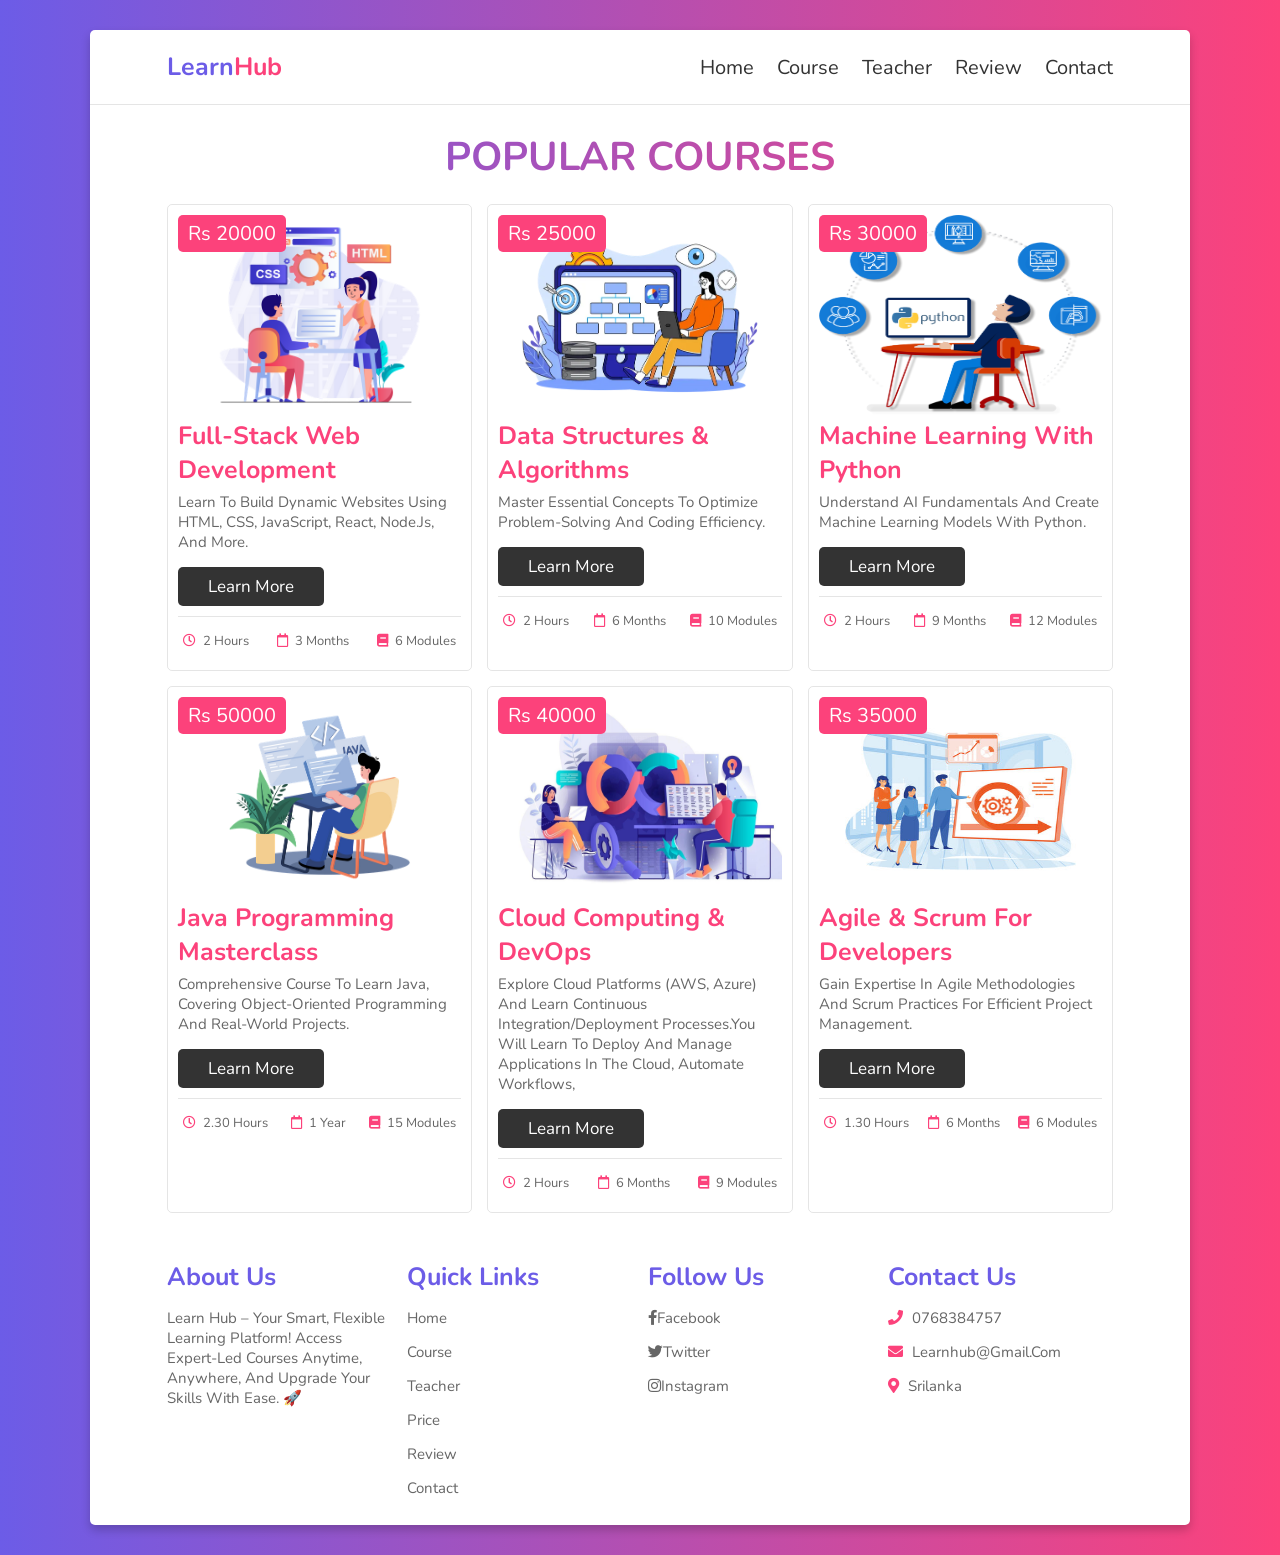
==== course.html @ 533e59ee "Add files via upload" ====
<!DOCTYPE html>
<html lang="en">
<head>
    <meta charset="UTF-8">
    <meta name="viewport" content="width=device-width, initial-scale=1.0">
    <title>course</title>

    <!-- font awesome cdn link  -->
    <link rel="stylesheet" href="https://cdnjs.cloudflare.com/ajax/libs/font-awesome/5.15.3/css/all.min.css">

    <!-- custom css file link  -->
    <link rel="stylesheet" href="css/style.css">

</head>
<body>
    
<div class="container">

<header>

    <a href="#" class="logo">Learn<span>Hub</span></a>


    <div id="menu" class="fas fa-bars"></div>

    <nav class="navbar">
        <a href="home.html">home</a>
        <a href="course.html">course</a>
        <a href="teacher.html">teacher</a>
        <a href="review.html">review</a>
        <a href="contact.html">contact</a>
    </nav>

</header>

<h1 class="heading"> popular courses </h1>

<!-- course section  -->

<section class="course">

    <div class="box">
        <span class="amount">Rs 20000</span>
        <img src="images/image 4.webp" alt="">

        <h3>Full-Stack Web Development</h3>
        <p>Learn to build dynamic websites using HTML, CSS, JavaScript, React, Node.js, and more.</p>
        <a href="#" class="btn">learn more</a>
        <div class="icons">
            <p> <i class="far fa-clock"></i> 2 hours </p>
            <p> <i class="far fa-calendar"></i> 3 months </p>
            <p> <i class="fas fa-book"></i> 6 modules </p>
        </div>
    </div>

    <div class="box">
        <span class="amount">Rs 25000</span>
        <img src="images/image 14.webp" alt="">
        <h3>Data Structures & Algorithms</h3>
        <p>Master essential concepts to optimize problem-solving and coding efficiency.</p>
        <a href="#" class="btn">learn more</a>
        <div class="icons">
            <p> <i class="far fa-clock"></i> 2 hours </p>
            <p> <i class="far fa-calendar"></i> 6 months </p>
            <p> <i class="fas fa-book"></i> 10 modules </p>
        </div>
    </div>

    <div class="box">
        <span class="amount">Rs 30000</span>
        <img src="images/image 13.webp" alt="">
        <h3>Machine Learning with Python</h3>
        <p>Understand AI fundamentals and create machine learning models with Python.</p>
        <a href="#" class="btn">learn more</a>
        <div class="icons">
            <p> <i class="far fa-clock"></i> 2 hours </p>
            <p> <i class="far fa-calendar"></i> 9 months </p>
            <p> <i class="fas fa-book"></i> 12 modules </p>
        </div>
    </div>

    <div class="box">
        <span class="amount">Rs 50000</span>
        <img src="images/image 12.webp" alt="">
        <h3>Java Programming Masterclass</h3>
        <p>Comprehensive course to learn Java, covering object-oriented programming and real-world projects.</p>
        <a href="#" class="btn">learn more</a>
        <div class="icons">
            <p> <i class="far fa-clock"></i> 2.30 hours </p>
            <p> <i class="far fa-calendar"></i> 1 year </p>
            <p> <i class="fas fa-book"></i> 15 modules </p>
        </div>
    </div>

    <div class="box">
        <span class="amount">Rs 40000</span>
        <img src="images/image 10.webp" alt="">
        <h3>Cloud Computing & DevOps </h3>
        <p>Explore cloud platforms (AWS, Azure) and learn continuous integration/deployment processes.You will learn to deploy and manage applications in the cloud, automate workflows,</p>
        <a href="#" class="btn">learn more</a>
        <div class="icons">
            <p> <i class="far fa-clock"></i> 2 hours </p>
            <p> <i class="far fa-calendar"></i> 6 months </p>
            <p> <i class="fas fa-book"></i> 9 modules </p>
        </div>
    </div>

    <div class="box">
        <span class="amount">Rs 35000</span>
        <img src="images/image 11.webp" alt="">
        <h3>Agile & Scrum for Developers</h3>
        <p>Gain expertise in agile methodologies and scrum practices for efficient project management.</p>
        <a href="#" class="btn">learn more</a>
        <div class="icons">
            <p> <i class="far fa-clock"></i> 1.30 hours </p>
            <p> <i class="far fa-calendar"></i> 6 months </p>
            <p> <i class="fas fa-book"></i> 6 modules </p>
        </div>
    </div>

</section>


<!-- footer section  -->

<section class="footer">

    <div class="box-container">

        <div class="box">
            <h3>about us</h3>
            <p>Learn Hub – Your smart, flexible learning platform! Access expert-led courses anytime, anywhere, and upgrade your skills with ease. 🚀</p>
        </div>

        <div class="box">
            <h3>quick links</h3>
            <a href="#">home</a>
            <a href="#">course</a>
            <a href="#">teacher</a>
            <a href="#">price</a>
            <a href="#">review</a>
            <a href="#">contact</a>
        </div>

        <div class="box">
            <h3>follow us</h3>
            <a href="#"><i class="fab fa-facebook-f"></i>facebook</a>
            <a href="#"><i class="fab fa-twitter"></i>twitter</a>
            <a href="#"><i class="fab fa-instagram"></i>instagram</a>
        </div>

        <div class="box">
            <h3>contact us</h3>
           <p> <i class="fas fa-phone"></i> 0768384757 </p>
           <p> <i class="fas fa-envelope"></i> learnhub@gmail.com </p>
           <p> <i class="fas fa-map-marker-alt"></i> Srilanka </p>
        </div>

    </div>

    

</section>

</div>















<!-- custom js file link -->
<script src="js/script.js"></script>

</body>
</html>
---- css/style.css ----
@import url('https://fonts.googleapis.com/css2?family=Nunito:wght@200;300;400;600;700&display=swap');

:root{
  --violet:#6c5ce7;
  --pink:#FC427B;
  --gradient:linear-gradient(90deg, var(--violet), var(--pink));
}

*{
  font-family: 'Nunito', sans-serif;
  margin:0; padding:0;
  box-sizing: border-box;
  outline: none; border:none;
  text-decoration: none;
  text-transform: capitalize;
  transition: all .2s ease-out;
}

html{
  font-size: 62.5%;
  overflow-x: hidden;
}

html::-webkit-scrollbar{
  width:1rem;
}

html::-webkit-scrollbar-track{
  background:#333;
}

html::-webkit-scrollbar-thumb{
  background:#fff;
  border-radius: 5rem;
}

body{
  background:var(--gradient);
  padding:3rem 7%;
}

section{
  padding:2rem 7%;
}

.container{
  background:#fff;
  border-radius: .5rem;
  box-shadow: 0 .5rem 1rem rgba(0,0,0,.2);
}

.heading{
  color:transparent;
  background:var(--gradient);
  -webkit-background-clip: text;
  background-clip: text;
  padding:0 1rem;
  padding-top: 2.5rem;
  text-align: center;
  font-size: 4rem;
  text-transform: uppercase;
}

.btn{
  display: inline-block;
  margin-top: 1rem;
  padding:.8rem 3rem;
  border-radius: .5rem;
  background:#333;
  color:#fff;
  cursor: pointer;
  font-size: 1.7rem;
}

.btn:hover{
  background:var(--gradient);
}

header{
  display: flex;
  align-items: center;
  justify-content: space-between;
  width: 100%;
  padding:2rem 7%;
  border-bottom: .1rem solid rgba(0,0,0,.1);
  position: relative;
  z-index: 1000;
}

header .logo{
  font-size: 2.5rem;
  color:var(--violet);
  font-weight: bold;
}

header .logo span{
  color:var(--pink);
}

header .navbar a{
  margin-left: 2rem;
  font-size: 2rem;
  color:#333;
}

header .navbar a:hover{
  color:var(--pink);
}

#menu{
  font-size: 2.5rem;
  padding:.5rem 1rem;
  border-radius: .3rem;
  border:.1rem solid rgba(0,0,0,.2);
  cursor: pointer;
  display: none;
}

.home{
  display: flex;
  flex-wrap: wrap;
  gap:1.5rem;
  align-items: center;
}

.home .content{
  flex:1 1 40rem;
}

.home .image{
  flex:1 1 40rem;
}

.home .image img{
  width:100%;
}

.home .content h3{
  color:transparent;
  background:var(--gradient);
  -webkit-background-clip: text;
  background-clip: text;
  font-size: 4rem;
}

.home .content p{
  padding:.5rem 0;
  font-size: 1.7rem;
  color:#666;
}

.course{
  display: flex;
  flex-wrap: wrap;
  gap:1.5rem;
}

.course .box{
  flex:1 1 30rem;
  border-radius: .5rem;
  border:.1rem solid rgba(0,0,0,.1);
  padding:1rem;
  position: relative;
}

.course .box img{
  height:20rem;
  width:100%;
}

.course .box .amount{
  position: absolute;
  top:1rem; left:1rem;
  font-size: 2rem;
  padding:.5rem 1rem;
  background:var(--pink);
  color:#fff;
  border-radius: .5rem;
}

.course .box .stars i{
  color:var(--violet);
  font-size: 1.5rem;
  padding:1rem 0;
}

.course .box h3{
  color:var(--pink);
  font-size: 2.5rem;
}

.course .box p{
  color:#666;
  font-size: 1.5rem;
  padding:.5rem 0;
}

.course .icons{
  display: flex;
  justify-content: space-between;
  border-top: .1rem solid rgba(0,0,0,.1);
  margin-top: 1rem;
  padding:.5rem;
  padding-top: 1rem;
}

.course .icons p{
  color:#666;
  font-size: 1.3rem;
}

.course .icons p i{
  padding-right: .4rem;
  color:var(--pink);
}

.teacher{
  display: flex;
  flex-wrap: wrap;
  gap:1.5rem;
}

.teacher .box{
  flex:1 1 23rem;
  border:.1rem solid rgba(0,0,0,.1);
  border-radius:.5rem;
  padding:1.5rem;
  text-align: center;
}

.teacher .box img{
  height: 10rem;
  width:10rem;
  margin:.5rem 0;
  border-radius: 50%;
  object-fit: cover;
}

.teacher .box h3{
  color:var(--violet);
  font-size: 2.5rem;
}

.teacher .box span{
  color:var(--pink);
  font-size: 2rem;
}

.teacher .box p{
  color:#666;
  font-size: 1.5rem;
  padding:1rem 0;
}

.teacher .box .share a{
  height:4rem;
  width:4rem;
  line-height: 4rem;
  font-size: 2rem;
  background:var(--pink);
  border-radius: .5rem;
  margin:.3rem;
  color:#fff;
}

.teacher .box .share a:hover{
  background:var(--violet);
}

.review{
  display: flex;
  flex-wrap: wrap;
  gap:1.5rem;
}

.review .box{
  border-radius: .5rem;
  border:.1rem solid rgba(0,0,0,.1);
  padding:1rem;
  flex:1 1 30rem;
}

.review .box .student{
  display: flex;
  align-items: center;
  justify-content: space-between;
}

.review .box .student .student-info{
  display: flex;
  align-items: center;
}

.review .box .student i{
  font-size: 6rem;
  color:var(--pink);
  opacity: .5;
}

.review .box .student .student-info img{
  border-radius: 50%;
  object-fit: cover;
  height: 7rem;
  width:7rem;
  margin-right: 1.5rem;
}

.review .box .student .student-info h3{
  font-size: 2rem;
  color:#333;
}

.review .box .student .student-info span{
  font-size: 1.5rem;
  color:var(--pink);
}

.review .box .text{
  padding:1rem 0;
  font-size: 1.6rem;
  color:#666;
}

.contact{
  display: flex;
  flex-wrap: wrap;
  gap:1.5rem;
}

.contact .image{
  flex:1 1 35rem;
}

.contact .image img{
  width:100%;
}

.contact form{
  flex:1 1 50rem;
  border:.1rem solid rgba(0,0,0,.1);
  border-radius: .5rem;
  padding:2rem;
}

.contact form .inputBox{
  display: flex;
  justify-content: space-between;
  flex-wrap: wrap;
}

.contact form .inputBox input,
.contact form .box, 
.contact form textarea{
  width: 100%;
  padding:1rem;
  margin:.7rem 0;
  font-size: 1.7rem;
  border:.1rem solid rgba(0,0,0,.1);
  border-radius: .5rem;
  text-transform: none;
  color:#333;
} 

.contact form .inputBox input:focus,
.contact form .box:focus, 
.contact form textarea:focus{
  border-color: var(--pink);
}

.contact form .inputBox input{
  width:49%;
}

.contact form textarea{
  height: 20rem;
  resize: none;
}






















.footer .box-container{
  display: flex;
  flex-wrap: wrap;
  gap:1.5rem;
}

.footer .box-container .box{
  flex:1 1 20rem;
}

.footer .box-container .box h3{
  font-size: 2.5rem;
  color:var(--violet);
  padding:.7rem 0;
}

.footer .box-container .box p{
  font-size: 1.5rem;
  color:#666;
  padding:.7rem 0;
}

.footer .box-container .box a{
  display: block;
  font-size: 1.5rem;
  color:#666;
  padding:.7rem 0;
}

.footer .box-container .box a:hover{
  color:var(--pink);
}

.footer .box-container .box p i{
  padding-right: .5rem;
  color:var(--pink);
}

.footer .credit{
  font-size: 2rem;
  margin-top: 1rem;
  padding:1rem;
  padding-top: 2rem;
  text-align: center;
  border-top: .1rem solid rgba(0,0,0,.1);
  color:#666;
}

.footer .credit span{
  color:var(--pink);
}



/* media queries  */

@media (max-width:991px){

  html{
    font-size: 55%;
  }

  body{
    padding:1.5rem;
  }

  header{
    padding:2rem;
  }

  section{
    padding:2rem;
  }

}

@media (max-width:768px){

  #menu{
    display: initial;
  }

  header .navbar{
    position: absolute;
    top:100%; left:0; right:0;
    background:#fff;
    border-top: .1rem solid rgba(0,0,0,.2);
    border-bottom: .1rem solid rgba(0,0,0,.2);
    clip-path: polygon(0 0, 100% 0, 100% 0, 0 0);
  }

  header .navbar.active{
    clip-path: polygon(0 0, 100% 0, 100% 100%, 0 100%);
  }

  header .navbar a{
    font-size: 2.5rem;
    display: block;
    margin:2rem 0;
    text-align:center;
  }

  .contact form .inputBox input{
    width:100%;
  }

}

@media (max-width:400px){

  html{
    font-size: 50%;
  }

}
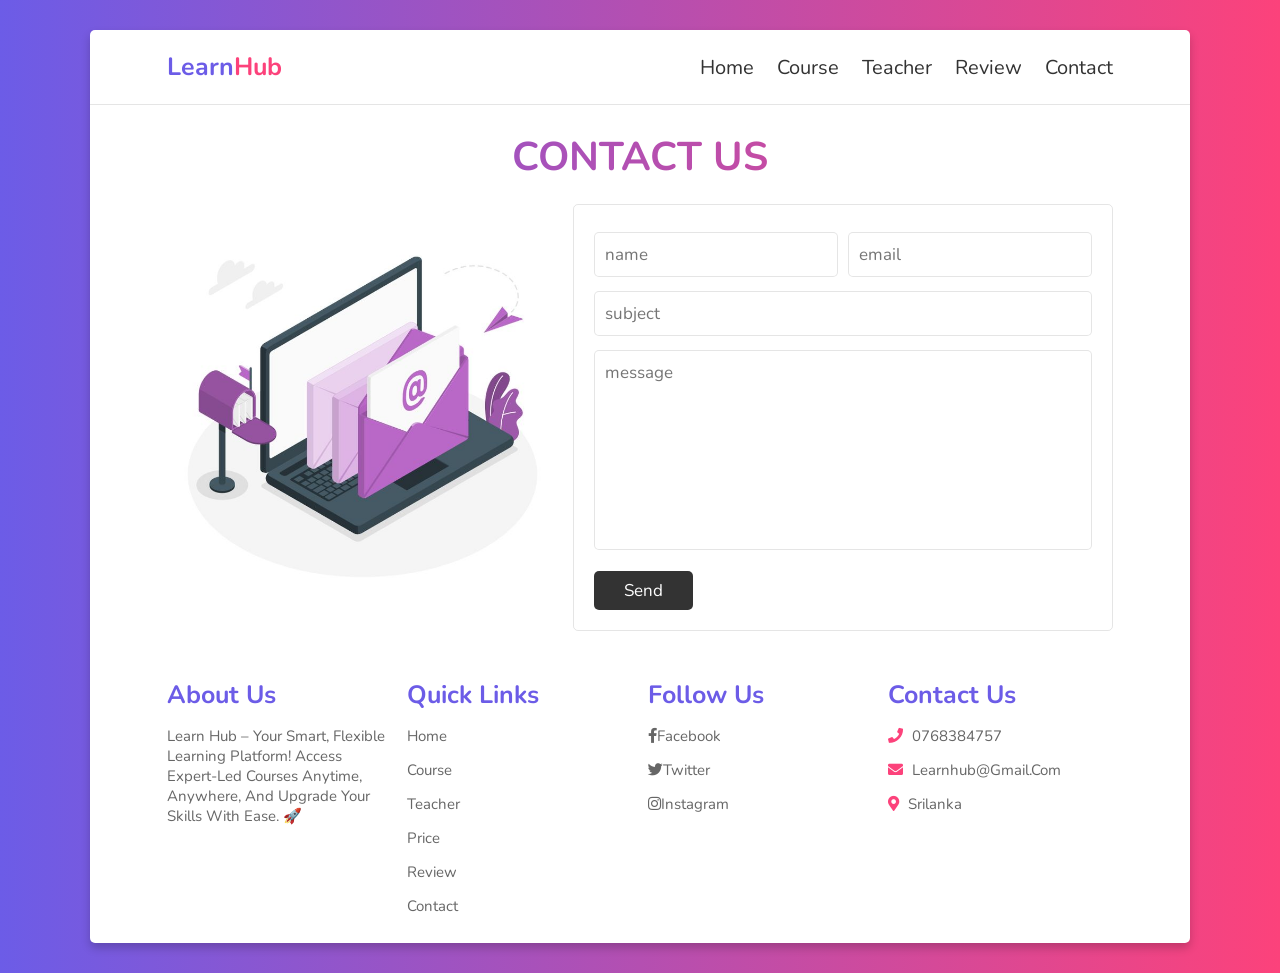
==== commit b4e9e607: "Initial commit" ====
--- a/course.html
+++ b/course.html
@@ -1,185 +1,125 @@
-<!DOCTYPE html>
-<html lang="en">
-<head>
-    <meta charset="UTF-8">
-    <meta name="viewport" content="width=device-width, initial-scale=1.0">
-    <title>course</title>
-
-    <!-- font awesome cdn link  -->
-    <link rel="stylesheet" href="https://cdnjs.cloudflare.com/ajax/libs/font-awesome/5.15.3/css/all.min.css">
-
-    <!-- custom css file link  -->
-    <link rel="stylesheet" href="css/style.css">
-
-</head>
-<body>
-    
-<div class="container">
-
-<header>
-
-    <a href="#" class="logo">Learn<span>Hub</span></a>
-
-
-    <div id="menu" class="fas fa-bars"></div>
-
-    <nav class="navbar">
-        <a href="home.html">home</a>
-        <a href="course.html">course</a>
-        <a href="teacher.html">teacher</a>
-        <a href="review.html">review</a>
-        <a href="contact.html">contact</a>
-    </nav>
-
-</header>
-
-<h1 class="heading"> popular courses </h1>
-
-<!-- course section  -->
-
-<section class="course">
-
-    <div class="box">
-        <span class="amount">Rs 20000</span>
-        <img src="images/image 4.webp" alt="">
-
-        <h3>Full-Stack Web Development</h3>
-        <p>Learn to build dynamic websites using HTML, CSS, JavaScript, React, Node.js, and more.</p>
-        <a href="#" class="btn">learn more</a>
-        <div class="icons">
-            <p> <i class="far fa-clock"></i> 2 hours </p>
-            <p> <i class="far fa-calendar"></i> 3 months </p>
-            <p> <i class="fas fa-book"></i> 6 modules </p>
-        </div>
-    </div>
-
-    <div class="box">
-        <span class="amount">Rs 25000</span>
-        <img src="images/image 14.webp" alt="">
-        <h3>Data Structures & Algorithms</h3>
-        <p>Master essential concepts to optimize problem-solving and coding efficiency.</p>
-        <a href="#" class="btn">learn more</a>
-        <div class="icons">
-            <p> <i class="far fa-clock"></i> 2 hours </p>
-            <p> <i class="far fa-calendar"></i> 6 months </p>
-            <p> <i class="fas fa-book"></i> 10 modules </p>
-        </div>
-    </div>
-
-    <div class="box">
-        <span class="amount">Rs 30000</span>
-        <img src="images/image 13.webp" alt="">
-        <h3>Machine Learning with Python</h3>
-        <p>Understand AI fundamentals and create machine learning models with Python.</p>
-        <a href="#" class="btn">learn more</a>
-        <div class="icons">
-            <p> <i class="far fa-clock"></i> 2 hours </p>
-            <p> <i class="far fa-calendar"></i> 9 months </p>
-            <p> <i class="fas fa-book"></i> 12 modules </p>
-        </div>
-    </div>
-
-    <div class="box">
-        <span class="amount">Rs 50000</span>
-        <img src="images/image 12.webp" alt="">
-        <h3>Java Programming Masterclass</h3>
-        <p>Comprehensive course to learn Java, covering object-oriented programming and real-world projects.</p>
-        <a href="#" class="btn">learn more</a>
-        <div class="icons">
-            <p> <i class="far fa-clock"></i> 2.30 hours </p>
-            <p> <i class="far fa-calendar"></i> 1 year </p>
-            <p> <i class="fas fa-book"></i> 15 modules </p>
-        </div>
-    </div>
-
-    <div class="box">
-        <span class="amount">Rs 40000</span>
-        <img src="images/image 10.webp" alt="">
-        <h3>Cloud Computing & DevOps </h3>
-        <p>Explore cloud platforms (AWS, Azure) and learn continuous integration/deployment processes.You will learn to deploy and manage applications in the cloud, automate workflows,</p>
-        <a href="#" class="btn">learn more</a>
-        <div class="icons">
-            <p> <i class="far fa-clock"></i> 2 hours </p>
-            <p> <i class="far fa-calendar"></i> 6 months </p>
-            <p> <i class="fas fa-book"></i> 9 modules </p>
-        </div>
-    </div>
-
-    <div class="box">
-        <span class="amount">Rs 35000</span>
-        <img src="images/image 11.webp" alt="">
-        <h3>Agile & Scrum for Developers</h3>
-        <p>Gain expertise in agile methodologies and scrum practices for efficient project management.</p>
-        <a href="#" class="btn">learn more</a>
-        <div class="icons">
-            <p> <i class="far fa-clock"></i> 1.30 hours </p>
-            <p> <i class="far fa-calendar"></i> 6 months </p>
-            <p> <i class="fas fa-book"></i> 6 modules </p>
-        </div>
-    </div>
-
-</section>
-
-
-<!-- footer section  -->
-
-<section class="footer">
-
-    <div class="box-container">
-
-        <div class="box">
-            <h3>about us</h3>
-            <p>Learn Hub – Your smart, flexible learning platform! Access expert-led courses anytime, anywhere, and upgrade your skills with ease. 🚀</p>
-        </div>
-
-        <div class="box">
-            <h3>quick links</h3>
-            <a href="#">home</a>
-            <a href="#">course</a>
-            <a href="#">teacher</a>
-            <a href="#">price</a>
-            <a href="#">review</a>
-            <a href="#">contact</a>
-        </div>
-
-        <div class="box">
-            <h3>follow us</h3>
-            <a href="#"><i class="fab fa-facebook-f"></i>facebook</a>
-            <a href="#"><i class="fab fa-twitter"></i>twitter</a>
-            <a href="#"><i class="fab fa-instagram"></i>instagram</a>
-        </div>
-
-        <div class="box">
-            <h3>contact us</h3>
-           <p> <i class="fas fa-phone"></i> 0768384757 </p>
-           <p> <i class="fas fa-envelope"></i> learnhub@gmail.com </p>
-           <p> <i class="fas fa-map-marker-alt"></i> Srilanka </p>
-        </div>
-
-    </div>
-
-    
-
-</section>
-
-</div>
-
-
-
-
-
-
-
-
-
-
-
-
-
-
-
-<!-- custom js file link -->
-<script src="js/script.js"></script>
-
-</body>
+<!DOCTYPE html>
+<html lang="en">
+<head>
+    <meta charset="UTF-8">
+    <meta name="viewport" content="width=device-width, initial-scale=1.0">
+    <title>contact</title>
+
+    <!-- font awesome cdn link  -->
+    <link rel="stylesheet" href="https://cdnjs.cloudflare.com/ajax/libs/font-awesome/5.15.3/css/all.min.css">
+
+    <!-- custom css file link  -->
+    <link rel="stylesheet" href="css/style.css">
+
+</head>
+<body>
+    
+<div class="container">
+
+<header>
+
+    <a href="#" class="logo">Learn<span>Hub</span></a>
+
+
+    <div id="menu" class="fas fa-bars"></div>
+
+    <nav class="navbar">
+        <a href="home.html">home</a>
+        <a href="course.html">course</a>
+        <a href="teacher.html">teacher</a>
+        <a href="review.html">review</a>
+        <a href="contact.html">contact</a>
+    </nav>
+
+</header>
+
+<h1 class="heading">contact us</h1>
+
+<!-- contact section  -->
+
+<section class="contact">
+
+<div class="image">
+    <img src="images/contact 1.jpg" alt="">
+</div>
+
+<form action="">
+
+    <div class="inputBox">
+        <input type="text" placeholder="name">
+        <input type="email" placeholder="email">
+    </div>
+
+    <input type="text" placeholder="subject" class="box">
+
+    <textarea placeholder="message" name="" id="" cols="30" rows="10"></textarea>
+
+    <input type="submit" class="btn" value="send">
+
+</form>
+
+</section>
+
+
+<!-- footer section  -->
+
+<section class="footer">
+
+    <div class="box-container">
+
+        <div class="box">
+            <h3>about us</h3>
+            <p>Learn Hub – Your smart, flexible learning platform! Access expert-led courses anytime, anywhere, and upgrade your skills with ease. 🚀</p>
+        </div>
+
+        <div class="box">
+            <h3>quick links</h3>
+            <a href="#">home</a>
+            <a href="#">course</a>
+            <a href="#">teacher</a>
+            <a href="#">price</a>
+            <a href="#">review</a>
+            <a href="#">contact</a>
+        </div>
+
+        <div class="box">
+            <h3>follow us</h3>
+            <a href="#"><i class="fab fa-facebook-f"></i>facebook</a>
+            <a href="#"><i class="fab fa-twitter"></i>twitter</a>
+            <a href="#"><i class="fab fa-instagram"></i>instagram</a>
+        </div>
+
+        <div class="box">
+            <h3>contact us</h3>
+           <p> <i class="fas fa-phone"></i> 0768384757 </p>
+           <p> <i class="fas fa-envelope"></i> learnhub@gmail.com </p>
+           <p> <i class="fas fa-map-marker-alt"></i> Srilanka </p>
+        </div>
+
+    </div>
+
+    
+
+</section>
+
+</div>
+
+
+
+
+
+
+
+
+
+
+
+
+
+
+
+<!-- custom js file link -->
+<script src="js/script.js"></script>
+
+</body>
 </html>
--- a/css/style.css
+++ b/css/style.css
@@ -1,514 +1,514 @@
-@import url('https://fonts.googleapis.com/css2?family=Nunito:wght@200;300;400;600;700&display=swap');
-
-:root{
-  --violet:#6c5ce7;
-  --pink:#FC427B;
-  --gradient:linear-gradient(90deg, var(--violet), var(--pink));
-}
-
-*{
-  font-family: 'Nunito', sans-serif;
-  margin:0; padding:0;
-  box-sizing: border-box;
-  outline: none; border:none;
-  text-decoration: none;
-  text-transform: capitalize;
-  transition: all .2s ease-out;
-}
-
-html{
-  font-size: 62.5%;
-  overflow-x: hidden;
-}
-
-html::-webkit-scrollbar{
-  width:1rem;
-}
-
-html::-webkit-scrollbar-track{
-  background:#333;
-}
-
-html::-webkit-scrollbar-thumb{
-  background:#fff;
-  border-radius: 5rem;
-}
-
-body{
-  background:var(--gradient);
-  padding:3rem 7%;
-}
-
-section{
-  padding:2rem 7%;
-}
-
-.container{
-  background:#fff;
-  border-radius: .5rem;
-  box-shadow: 0 .5rem 1rem rgba(0,0,0,.2);
-}
-
-.heading{
-  color:transparent;
-  background:var(--gradient);
-  -webkit-background-clip: text;
-  background-clip: text;
-  padding:0 1rem;
-  padding-top: 2.5rem;
-  text-align: center;
-  font-size: 4rem;
-  text-transform: uppercase;
-}
-
-.btn{
-  display: inline-block;
-  margin-top: 1rem;
-  padding:.8rem 3rem;
-  border-radius: .5rem;
-  background:#333;
-  color:#fff;
-  cursor: pointer;
-  font-size: 1.7rem;
-}
-
-.btn:hover{
-  background:var(--gradient);
-}
-
-header{
-  display: flex;
-  align-items: center;
-  justify-content: space-between;
-  width: 100%;
-  padding:2rem 7%;
-  border-bottom: .1rem solid rgba(0,0,0,.1);
-  position: relative;
-  z-index: 1000;
-}
-
-header .logo{
-  font-size: 2.5rem;
-  color:var(--violet);
-  font-weight: bold;
-}
-
-header .logo span{
-  color:var(--pink);
-}
-
-header .navbar a{
-  margin-left: 2rem;
-  font-size: 2rem;
-  color:#333;
-}
-
-header .navbar a:hover{
-  color:var(--pink);
-}
-
-#menu{
-  font-size: 2.5rem;
-  padding:.5rem 1rem;
-  border-radius: .3rem;
-  border:.1rem solid rgba(0,0,0,.2);
-  cursor: pointer;
-  display: none;
-}
-
-.home{
-  display: flex;
-  flex-wrap: wrap;
-  gap:1.5rem;
-  align-items: center;
-}
-
-.home .content{
-  flex:1 1 40rem;
-}
-
-.home .image{
-  flex:1 1 40rem;
-}
-
-.home .image img{
-  width:100%;
-}
-
-.home .content h3{
-  color:transparent;
-  background:var(--gradient);
-  -webkit-background-clip: text;
-  background-clip: text;
-  font-size: 4rem;
-}
-
-.home .content p{
-  padding:.5rem 0;
-  font-size: 1.7rem;
-  color:#666;
-}
-
-.course{
-  display: flex;
-  flex-wrap: wrap;
-  gap:1.5rem;
-}
-
-.course .box{
-  flex:1 1 30rem;
-  border-radius: .5rem;
-  border:.1rem solid rgba(0,0,0,.1);
-  padding:1rem;
-  position: relative;
-}
-
-.course .box img{
-  height:20rem;
-  width:100%;
-}
-
-.course .box .amount{
-  position: absolute;
-  top:1rem; left:1rem;
-  font-size: 2rem;
-  padding:.5rem 1rem;
-  background:var(--pink);
-  color:#fff;
-  border-radius: .5rem;
-}
-
-.course .box .stars i{
-  color:var(--violet);
-  font-size: 1.5rem;
-  padding:1rem 0;
-}
-
-.course .box h3{
-  color:var(--pink);
-  font-size: 2.5rem;
-}
-
-.course .box p{
-  color:#666;
-  font-size: 1.5rem;
-  padding:.5rem 0;
-}
-
-.course .icons{
-  display: flex;
-  justify-content: space-between;
-  border-top: .1rem solid rgba(0,0,0,.1);
-  margin-top: 1rem;
-  padding:.5rem;
-  padding-top: 1rem;
-}
-
-.course .icons p{
-  color:#666;
-  font-size: 1.3rem;
-}
-
-.course .icons p i{
-  padding-right: .4rem;
-  color:var(--pink);
-}
-
-.teacher{
-  display: flex;
-  flex-wrap: wrap;
-  gap:1.5rem;
-}
-
-.teacher .box{
-  flex:1 1 23rem;
-  border:.1rem solid rgba(0,0,0,.1);
-  border-radius:.5rem;
-  padding:1.5rem;
-  text-align: center;
-}
-
-.teacher .box img{
-  height: 10rem;
-  width:10rem;
-  margin:.5rem 0;
-  border-radius: 50%;
-  object-fit: cover;
-}
-
-.teacher .box h3{
-  color:var(--violet);
-  font-size: 2.5rem;
-}
-
-.teacher .box span{
-  color:var(--pink);
-  font-size: 2rem;
-}
-
-.teacher .box p{
-  color:#666;
-  font-size: 1.5rem;
-  padding:1rem 0;
-}
-
-.teacher .box .share a{
-  height:4rem;
-  width:4rem;
-  line-height: 4rem;
-  font-size: 2rem;
-  background:var(--pink);
-  border-radius: .5rem;
-  margin:.3rem;
-  color:#fff;
-}
-
-.teacher .box .share a:hover{
-  background:var(--violet);
-}
-
-.review{
-  display: flex;
-  flex-wrap: wrap;
-  gap:1.5rem;
-}
-
-.review .box{
-  border-radius: .5rem;
-  border:.1rem solid rgba(0,0,0,.1);
-  padding:1rem;
-  flex:1 1 30rem;
-}
-
-.review .box .student{
-  display: flex;
-  align-items: center;
-  justify-content: space-between;
-}
-
-.review .box .student .student-info{
-  display: flex;
-  align-items: center;
-}
-
-.review .box .student i{
-  font-size: 6rem;
-  color:var(--pink);
-  opacity: .5;
-}
-
-.review .box .student .student-info img{
-  border-radius: 50%;
-  object-fit: cover;
-  height: 7rem;
-  width:7rem;
-  margin-right: 1.5rem;
-}
-
-.review .box .student .student-info h3{
-  font-size: 2rem;
-  color:#333;
-}
-
-.review .box .student .student-info span{
-  font-size: 1.5rem;
-  color:var(--pink);
-}
-
-.review .box .text{
-  padding:1rem 0;
-  font-size: 1.6rem;
-  color:#666;
-}
-
-.contact{
-  display: flex;
-  flex-wrap: wrap;
-  gap:1.5rem;
-}
-
-.contact .image{
-  flex:1 1 35rem;
-}
-
-.contact .image img{
-  width:100%;
-}
-
-.contact form{
-  flex:1 1 50rem;
-  border:.1rem solid rgba(0,0,0,.1);
-  border-radius: .5rem;
-  padding:2rem;
-}
-
-.contact form .inputBox{
-  display: flex;
-  justify-content: space-between;
-  flex-wrap: wrap;
-}
-
-.contact form .inputBox input,
-.contact form .box, 
-.contact form textarea{
-  width: 100%;
-  padding:1rem;
-  margin:.7rem 0;
-  font-size: 1.7rem;
-  border:.1rem solid rgba(0,0,0,.1);
-  border-radius: .5rem;
-  text-transform: none;
-  color:#333;
-} 
-
-.contact form .inputBox input:focus,
-.contact form .box:focus, 
-.contact form textarea:focus{
-  border-color: var(--pink);
-}
-
-.contact form .inputBox input{
-  width:49%;
-}
-
-.contact form textarea{
-  height: 20rem;
-  resize: none;
-}
-
-
-
-
-
-
-
-
-
-
-
-
-
-
-
-
-
-
-
-
-
-
-.footer .box-container{
-  display: flex;
-  flex-wrap: wrap;
-  gap:1.5rem;
-}
-
-.footer .box-container .box{
-  flex:1 1 20rem;
-}
-
-.footer .box-container .box h3{
-  font-size: 2.5rem;
-  color:var(--violet);
-  padding:.7rem 0;
-}
-
-.footer .box-container .box p{
-  font-size: 1.5rem;
-  color:#666;
-  padding:.7rem 0;
-}
-
-.footer .box-container .box a{
-  display: block;
-  font-size: 1.5rem;
-  color:#666;
-  padding:.7rem 0;
-}
-
-.footer .box-container .box a:hover{
-  color:var(--pink);
-}
-
-.footer .box-container .box p i{
-  padding-right: .5rem;
-  color:var(--pink);
-}
-
-.footer .credit{
-  font-size: 2rem;
-  margin-top: 1rem;
-  padding:1rem;
-  padding-top: 2rem;
-  text-align: center;
-  border-top: .1rem solid rgba(0,0,0,.1);
-  color:#666;
-}
-
-.footer .credit span{
-  color:var(--pink);
-}
-
-
-
-/* media queries  */
-
-@media (max-width:991px){
-
-  html{
-    font-size: 55%;
-  }
-
-  body{
-    padding:1.5rem;
-  }
-
-  header{
-    padding:2rem;
-  }
-
-  section{
-    padding:2rem;
-  }
-
-}
-
-@media (max-width:768px){
-
-  #menu{
-    display: initial;
-  }
-
-  header .navbar{
-    position: absolute;
-    top:100%; left:0; right:0;
-    background:#fff;
-    border-top: .1rem solid rgba(0,0,0,.2);
-    border-bottom: .1rem solid rgba(0,0,0,.2);
-    clip-path: polygon(0 0, 100% 0, 100% 0, 0 0);
-  }
-
-  header .navbar.active{
-    clip-path: polygon(0 0, 100% 0, 100% 100%, 0 100%);
-  }
-
-  header .navbar a{
-    font-size: 2.5rem;
-    display: block;
-    margin:2rem 0;
-    text-align:center;
-  }
-
-  .contact form .inputBox input{
-    width:100%;
-  }
-
-}
-
-@media (max-width:400px){
-
-  html{
-    font-size: 50%;
-  }
-
+@import url('https://fonts.googleapis.com/css2?family=Nunito:wght@200;300;400;600;700&display=swap');
+
+:root{
+  --violet:#6c5ce7;
+  --pink:#FC427B;
+  --gradient:linear-gradient(90deg, var(--violet), var(--pink));
+}
+
+*{
+  font-family: 'Nunito', sans-serif;
+  margin:0; padding:0;
+  box-sizing: border-box;
+  outline: none; border:none;
+  text-decoration: none;
+  text-transform: capitalize;
+  transition: all .2s ease-out;
+}
+
+html{
+  font-size: 62.5%;
+  overflow-x: hidden;
+}
+
+html::-webkit-scrollbar{
+  width:1rem;
+}
+
+html::-webkit-scrollbar-track{
+  background:#333;
+}
+
+html::-webkit-scrollbar-thumb{
+  background:#fff;
+  border-radius: 5rem;
+}
+
+body{
+  background:var(--gradient);
+  padding:3rem 7%;
+}
+
+section{
+  padding:2rem 7%;
+}
+
+.container{
+  background:#fff;
+  border-radius: .5rem;
+  box-shadow: 0 .5rem 1rem rgba(0,0,0,.2);
+}
+
+.heading{
+  color:transparent;
+  background:var(--gradient);
+  -webkit-background-clip: text;
+  background-clip: text;
+  padding:0 1rem;
+  padding-top: 2.5rem;
+  text-align: center;
+  font-size: 4rem;
+  text-transform: uppercase;
+}
+
+.btn{
+  display: inline-block;
+  margin-top: 1rem;
+  padding:.8rem 3rem;
+  border-radius: .5rem;
+  background:#333;
+  color:#fff;
+  cursor: pointer;
+  font-size: 1.7rem;
+}
+
+.btn:hover{
+  background:var(--gradient);
+}
+
+header{
+  display: flex;
+  align-items: center;
+  justify-content: space-between;
+  width: 100%;
+  padding:2rem 7%;
+  border-bottom: .1rem solid rgba(0,0,0,.1);
+  position: relative;
+  z-index: 1000;
+}
+
+header .logo{
+  font-size: 2.5rem;
+  color:var(--violet);
+  font-weight: bold;
+}
+
+header .logo span{
+  color:var(--pink);
+}
+
+header .navbar a{
+  margin-left: 2rem;
+  font-size: 2rem;
+  color:#333;
+}
+
+header .navbar a:hover{
+  color:var(--pink);
+}
+
+#menu{
+  font-size: 2.5rem;
+  padding:.5rem 1rem;
+  border-radius: .3rem;
+  border:.1rem solid rgba(0,0,0,.2);
+  cursor: pointer;
+  display: none;
+}
+
+.home{
+  display: flex;
+  flex-wrap: wrap;
+  gap:1.5rem;
+  align-items: center;
+}
+
+.home .content{
+  flex:1 1 40rem;
+}
+
+.home .image{
+  flex:1 1 40rem;
+}
+
+.home .image img{
+  width:100%;
+}
+
+.home .content h3{
+  color:transparent;
+  background:var(--gradient);
+  -webkit-background-clip: text;
+  background-clip: text;
+  font-size: 4rem;
+}
+
+.home .content p{
+  padding:.5rem 0;
+  font-size: 1.7rem;
+  color:#666;
+}
+
+.course{
+  display: flex;
+  flex-wrap: wrap;
+  gap:1.5rem;
+}
+
+.course .box{
+  flex:1 1 30rem;
+  border-radius: .5rem;
+  border:.1rem solid rgba(0,0,0,.1);
+  padding:1rem;
+  position: relative;
+}
+
+.course .box img{
+  height:20rem;
+  width:100%;
+}
+
+.course .box .amount{
+  position: absolute;
+  top:1rem; left:1rem;
+  font-size: 2rem;
+  padding:.5rem 1rem;
+  background:var(--pink);
+  color:#fff;
+  border-radius: .5rem;
+}
+
+.course .box .stars i{
+  color:var(--violet);
+  font-size: 1.5rem;
+  padding:1rem 0;
+}
+
+.course .box h3{
+  color:var(--pink);
+  font-size: 2.5rem;
+}
+
+.course .box p{
+  color:#666;
+  font-size: 1.5rem;
+  padding:.5rem 0;
+}
+
+.course .icons{
+  display: flex;
+  justify-content: space-between;
+  border-top: .1rem solid rgba(0,0,0,.1);
+  margin-top: 1rem;
+  padding:.5rem;
+  padding-top: 1rem;
+}
+
+.course .icons p{
+  color:#666;
+  font-size: 1.3rem;
+}
+
+.course .icons p i{
+  padding-right: .4rem;
+  color:var(--pink);
+}
+
+.teacher{
+  display: flex;
+  flex-wrap: wrap;
+  gap:1.5rem;
+}
+
+.teacher .box{
+  flex:1 1 23rem;
+  border:.1rem solid rgba(0,0,0,.1);
+  border-radius:.5rem;
+  padding:1.5rem;
+  text-align: center;
+}
+
+.teacher .box img{
+  height: 10rem;
+  width:10rem;
+  margin:.5rem 0;
+  border-radius: 50%;
+  object-fit: cover;
+}
+
+.teacher .box h3{
+  color:var(--violet);
+  font-size: 2.5rem;
+}
+
+.teacher .box span{
+  color:var(--pink);
+  font-size: 2rem;
+}
+
+.teacher .box p{
+  color:#666;
+  font-size: 1.5rem;
+  padding:1rem 0;
+}
+
+.teacher .box .share a{
+  height:4rem;
+  width:4rem;
+  line-height: 4rem;
+  font-size: 2rem;
+  background:var(--pink);
+  border-radius: .5rem;
+  margin:.3rem;
+  color:#fff;
+}
+
+.teacher .box .share a:hover{
+  background:var(--violet);
+}
+
+.review{
+  display: flex;
+  flex-wrap: wrap;
+  gap:1.5rem;
+}
+
+.review .box{
+  border-radius: .5rem;
+  border:.1rem solid rgba(0,0,0,.1);
+  padding:1rem;
+  flex:1 1 30rem;
+}
+
+.review .box .student{
+  display: flex;
+  align-items: center;
+  justify-content: space-between;
+}
+
+.review .box .student .student-info{
+  display: flex;
+  align-items: center;
+}
+
+.review .box .student i{
+  font-size: 6rem;
+  color:var(--pink);
+  opacity: .5;
+}
+
+.review .box .student .student-info img{
+  border-radius: 50%;
+  object-fit: cover;
+  height: 7rem;
+  width:7rem;
+  margin-right: 1.5rem;
+}
+
+.review .box .student .student-info h3{
+  font-size: 2rem;
+  color:#333;
+}
+
+.review .box .student .student-info span{
+  font-size: 1.5rem;
+  color:var(--pink);
+}
+
+.review .box .text{
+  padding:1rem 0;
+  font-size: 1.6rem;
+  color:#666;
+}
+
+.contact{
+  display: flex;
+  flex-wrap: wrap;
+  gap:1.5rem;
+}
+
+.contact .image{
+  flex:1 1 35rem;
+}
+
+.contact .image img{
+  width:100%;
+}
+
+.contact form{
+  flex:1 1 50rem;
+  border:.1rem solid rgba(0,0,0,.1);
+  border-radius: .5rem;
+  padding:2rem;
+}
+
+.contact form .inputBox{
+  display: flex;
+  justify-content: space-between;
+  flex-wrap: wrap;
+}
+
+.contact form .inputBox input,
+.contact form .box, 
+.contact form textarea{
+  width: 100%;
+  padding:1rem;
+  margin:.7rem 0;
+  font-size: 1.7rem;
+  border:.1rem solid rgba(0,0,0,.1);
+  border-radius: .5rem;
+  text-transform: none;
+  color:#333;
+} 
+
+.contact form .inputBox input:focus,
+.contact form .box:focus, 
+.contact form textarea:focus{
+  border-color: var(--pink);
+}
+
+.contact form .inputBox input{
+  width:49%;
+}
+
+.contact form textarea{
+  height: 20rem;
+  resize: none;
+}
+
+
+
+
+
+
+
+
+
+
+
+
+
+
+
+
+
+
+
+
+
+
+.footer .box-container{
+  display: flex;
+  flex-wrap: wrap;
+  gap:1.5rem;
+}
+
+.footer .box-container .box{
+  flex:1 1 20rem;
+}
+
+.footer .box-container .box h3{
+  font-size: 2.5rem;
+  color:var(--violet);
+  padding:.7rem 0;
+}
+
+.footer .box-container .box p{
+  font-size: 1.5rem;
+  color:#666;
+  padding:.7rem 0;
+}
+
+.footer .box-container .box a{
+  display: block;
+  font-size: 1.5rem;
+  color:#666;
+  padding:.7rem 0;
+}
+
+.footer .box-container .box a:hover{
+  color:var(--pink);
+}
+
+.footer .box-container .box p i{
+  padding-right: .5rem;
+  color:var(--pink);
+}
+
+.footer .credit{
+  font-size: 2rem;
+  margin-top: 1rem;
+  padding:1rem;
+  padding-top: 2rem;
+  text-align: center;
+  border-top: .1rem solid rgba(0,0,0,.1);
+  color:#666;
+}
+
+.footer .credit span{
+  color:var(--pink);
+}
+
+
+
+/* media queries  */
+
+@media (max-width:991px){
+
+  html{
+    font-size: 55%;
+  }
+
+  body{
+    padding:1.5rem;
+  }
+
+  header{
+    padding:2rem;
+  }
+
+  section{
+    padding:2rem;
+  }
+
+}
+
+@media (max-width:768px){
+
+  #menu{
+    display: initial;
+  }
+
+  header .navbar{
+    position: absolute;
+    top:100%; left:0; right:0;
+    background:#fff;
+    border-top: .1rem solid rgba(0,0,0,.2);
+    border-bottom: .1rem solid rgba(0,0,0,.2);
+    clip-path: polygon(0 0, 100% 0, 100% 0, 0 0);
+  }
+
+  header .navbar.active{
+    clip-path: polygon(0 0, 100% 0, 100% 100%, 0 100%);
+  }
+
+  header .navbar a{
+    font-size: 2.5rem;
+    display: block;
+    margin:2rem 0;
+    text-align:center;
+  }
+
+  .contact form .inputBox input{
+    width:100%;
+  }
+
+}
+
+@media (max-width:400px){
+
+  html{
+    font-size: 50%;
+  }
+
 } 
